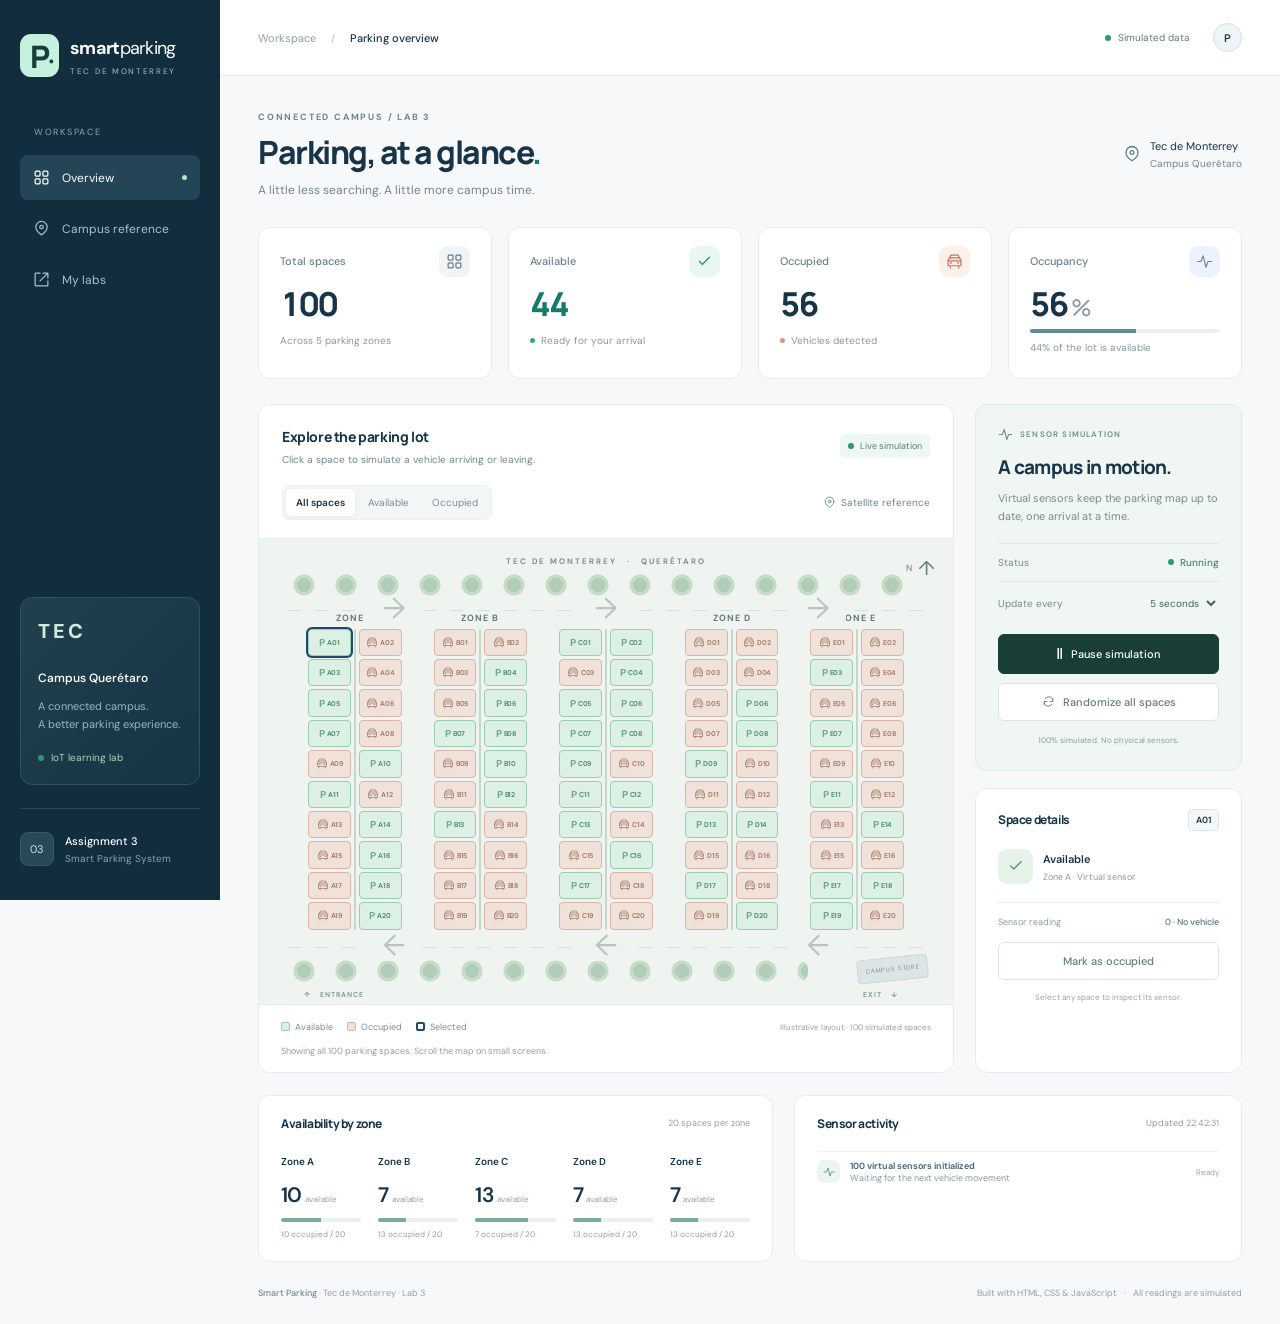
==== lab3/index.html @ 708b72c2 "Add Lab 3 Smart Parking simulation and personal-site link" ====
<!doctype html>
<html lang="en">
<head>
  <meta charset="utf-8">
  <meta name="viewport" content="width=device-width, initial-scale=1">
  <meta name="description" content="Lab 3: an interactive Smart Parking simulation inspired by Tec de Monterrey, Campus Querétaro.">
  <meta name="theme-color" content="#122d3e">
  <title>Smart Parking · Tec de Monterrey | Lab 3</title>
  <link rel="icon" href="assets/favicon.svg" type="image/svg+xml">
  <link rel="stylesheet" href="styles.css">
  <script src="app.js" defer></script>
</head>
<body>
  <svg class="icon-library" aria-hidden="true" xmlns="http://www.w3.org/2000/svg"><defs>
    <symbol id="i-grid" viewBox="0 0 24 24"><rect x="3" y="3" width="7" height="7" rx="1.5"/><rect x="14" y="3" width="7" height="7" rx="1.5"/><rect x="3" y="14" width="7" height="7" rx="1.5"/><rect x="14" y="14" width="7" height="7" rx="1.5"/></symbol>
    <symbol id="i-pin" viewBox="0 0 24 24"><path d="M20 10c0 6-8 11-8 11S4 16 4 10a8 8 0 1 1 16 0Z"/><circle cx="12" cy="10" r="2.5"/></symbol>
    <symbol id="i-car" viewBox="0 0 24 24"><path d="m5 7 2-4h10l2 4 2 3v8H3v-8l2-3Zm0 0h14M3 11h18M6 18v3m12-3v3M6 14h2m8 0h2"/></symbol>
    <symbol id="i-arrow" viewBox="0 0 24 24"><path d="M5 12h14m-6-6 6 6-6 6"/></symbol>
    <symbol id="i-refresh" viewBox="0 0 24 24"><path d="M20 7v5h-5M4 17v-5h5"/><path d="M5.6 7a8 8 0 0 1 13-1L20 9M4 15l1.4 3a8 8 0 0 0 13-1"/></symbol>
    <symbol id="i-check" viewBox="0 0 24 24"><path d="m5 12 4 4L19 6"/></symbol>
    <symbol id="i-activity" viewBox="0 0 24 24"><path d="M2 12h5l3-8 4 16 3-8h5"/></symbol>
    <symbol id="i-external" viewBox="0 0 24 24"><path d="M14 3h7v7m0-7L10 14M10 3H4a1 1 0 0 0-1 1v16a1 1 0 0 0 1 1h16a1 1 0 0 0 1-1v-6"/></symbol>
  </defs></svg>
  <a class="skip-link" href="#main">Skip to dashboard</a>
  <aside class="sidebar">
    <a class="brand" href="./" aria-label="Smart Parking home"><span class="brand-mark">P<span>·</span></span><span>smart<span class="brand-light">parking</span><small>TEC DE MONTERREY</small></span></a>
    <div class="sidebar-label">WORKSPACE</div>
    <nav aria-label="Main navigation">
      <a href="#main" class="nav-item active" aria-current="page"><svg><use href="#i-grid"/></svg> Overview <span class="nav-dot"></span></a>
      <button type="button" id="reference-nav" class="nav-item"><svg><use href="#i-pin"/></svg> Campus reference</button>
      <a href="../index.html#labs" class="nav-item"><svg><use href="#i-external"/></svg> My labs</a>
    </nav>
    <div class="campus-card"><span class="campus-symbol">TEC</span><strong>Campus Querétaro</strong><p>A connected campus.<br>A better parking experience.</p><span class="campus-tag"><span class="status-dot"></span> IoT learning lab</span></div>
    <div class="sidebar-bottom"><span class="lab-square">03</span><span><strong>Assignment 3</strong><small>Smart Parking System</small></span></div>
  </aside>
  <div class="workspace">
    <header class="topbar"><div><span class="breadcrumb">Workspace</span><span class="breadcrumb-separator">/</span><strong>Parking overview</strong></div><div class="topbar-right"><span class="simulation-badge"><span class="status-dot"></span> Simulated data</span><span class="avatar" aria-hidden="true">P</span></div></header>
    <main id="main">
      <section class="page-heading"><div><div class="eyebrow">CONNECTED CAMPUS / LAB 3</div><h1>Parking, at a glance<span>.</span></h1><p>A little less searching. A little more campus time.</p></div><div class="location-chip"><svg><use href="#i-pin"/></svg><span>Tec de Monterrey<small>Campus Querétaro</small></span></div></section>
      <section class="metrics" aria-label="Parking statistics">
        <article class="metric"><div class="metric-top"><span>Total spaces</span><span class="metric-icon neutral"><svg><use href="#i-grid"/></svg></span></div><div class="metric-value" id="total-count">100</div><div class="metric-note">Across 5 parking zones</div></article>
        <article class="metric"><div class="metric-top"><span>Available</span><span class="metric-icon mint"><svg><use href="#i-check"/></svg></span></div><div class="metric-value green" id="available-count">—</div><div class="metric-note"><span class="small-dot available-dot"></span> Ready for your arrival</div></article>
        <article class="metric"><div class="metric-top"><span>Occupied</span><span class="metric-icon peach"><svg><use href="#i-car"/></svg></span></div><div class="metric-value" id="occupied-count">—</div><div class="metric-note"><span class="small-dot occupied-dot"></span> Vehicles detected</div></article>
        <article class="metric occupancy-metric"><div class="metric-top"><span>Occupancy</span><span class="metric-icon blue"><svg><use href="#i-activity"/></svg></span></div><div class="metric-value"><span id="occupancy-count">—</span><span class="percent">%</span></div><div class="occupancy-track" role="progressbar" aria-label="Parking occupancy" aria-valuemin="0" aria-valuemax="100" aria-valuenow="0" id="occupancy-bar"><span id="occupancy-fill"></span></div><div class="metric-note" id="capacity-note">Calculating availability…</div></article>
      </section>
      <div class="content-grid">
        <section class="panel parking-panel" aria-labelledby="map-heading">
          <div class="panel-heading"><div><h2 id="map-heading">Explore the parking lot</h2><p>Click a space to simulate a vehicle arriving or leaving.</p></div><span class="live-badge" id="map-live"><span class="status-dot"></span> Live simulation</span></div>
          <div class="map-toolbar"><div class="segmented" aria-label="Space filter"><button type="button" class="selected" data-filter="all" aria-pressed="true">All spaces</button><button type="button" data-filter="available" aria-pressed="false">Available</button><button type="button" data-filter="occupied" aria-pressed="false">Occupied</button></div><button type="button" class="text-button" id="reference-button"><svg><use href="#i-pin"/></svg> Satellite reference</button></div>
          <div class="map-scroll" tabindex="0" role="region" aria-label="Interactive parking map; scroll horizontally on small screens">
            <div class="parking-map" id="parking-map">
              <div class="map-north">N <span>↑</span></div><div class="campus-boundary">TEC DE MONTERREY <span>·</span> QUERÉTARO</div>
              <div class="landscape landscape-top" aria-hidden="true"></div>
              <div class="road road-top" aria-hidden="true"><span>→</span><span>→</span><span>→</span></div>
              <div id="parking-zones" class="parking-zones"></div>
              <div class="road road-bottom" aria-hidden="true"><span>←</span><span>←</span><span>←</span></div>
              <div class="landscape landscape-bottom" aria-hidden="true"></div><span class="map-entrance">↑ &nbsp; ENTRANCE</span><span class="map-exit">EXIT &nbsp; ↓</span><span class="map-store">CAMPUS STORE</span>
            </div>
          </div>
          <div class="map-footer"><div class="legend"><span><i class="legend-available"></i> Available</span><span><i class="legend-occupied"></i> Occupied</span><span><i class="legend-selected"></i> Selected</span></div><span class="schematic-label">Illustrative layout · 100 simulated spaces</span></div>
          <p class="filter-result" id="filter-result" role="status">Showing all 100 parking spaces.</p>
        </section>
        <aside class="detail-column">
          <section class="panel simulation-panel" aria-labelledby="simulation-heading"><div class="section-eyebrow"><svg><use href="#i-activity"/></svg> SENSOR SIMULATION</div><h2 id="simulation-heading">A campus in motion.</h2><p>Virtual sensors keep the parking map up to date, one arrival at a time.</p><div class="simulation-line"><span>Status</span><strong id="simulation-status"><span class="status-dot"></span> Running</strong></div><label class="simulation-line" for="update-speed"><span>Update every</span><select id="update-speed"><option value="3000">3 seconds</option><option value="5000" selected>5 seconds</option><option value="10000">10 seconds</option></select></label><button type="button" class="primary-button" id="pause-button"><span id="pause-icon" aria-hidden="true">Ⅱ</span><span id="pause-label">Pause simulation</span></button><button type="button" class="secondary-button" id="randomize-button"><svg><use href="#i-refresh"/></svg> Randomize all spaces</button><p class="simulation-footnote">100% simulated. No physical sensors.</p></section>
          <section class="panel selected-panel" aria-labelledby="space-heading"><div class="selected-heading"><h2 id="space-heading">Space details</h2><span class="space-chip" id="selected-id">A01</span></div><div class="selected-state"><span class="space-large-icon" id="selected-icon"><svg><use href="#i-car"/></svg></span><div><strong id="selected-status">—</strong><small id="selected-zone">Zone A · Virtual sensor</small></div></div><div class="sensor-reading"><span>Sensor reading</span><strong id="selected-reading">—</strong></div><button type="button" id="toggle-space" class="secondary-button">Change status</button><p class="selected-hint">Select any space to inspect its sensor.</p></section>
        </aside>
      </div>
      <div class="bottom-grid">
        <section class="panel zones-panel" aria-labelledby="zones-heading"><div class="panel-heading compact"><h2 id="zones-heading">Availability by zone</h2><span>20 spaces per zone</span></div><div id="zone-summary" class="zone-summary"></div></section>
        <section class="panel activity-panel" aria-labelledby="activity-heading"><div class="panel-heading compact"><h2 id="activity-heading">Sensor activity</h2><span id="last-updated">Just updated</span></div><ol id="activity-list"></ol></section>
      </div>
      <footer class="page-footer"><span><strong>Smart Parking</strong> · Tec de Monterrey · Lab 3</span><span>Built with HTML, CSS &amp; JavaScript <span class="footer-dot">·</span> All readings are simulated</span></footer>
      <div class="sr-only" role="status" aria-live="polite" id="announcement"></div>
      <noscript><p class="noscript">Please enable JavaScript to use the parking simulation.</p></noscript>
    </main>
  </div>
  <dialog id="reference-dialog" aria-labelledby="reference-heading"><div class="dialog-heading"><div><div class="eyebrow">DESIGN REFERENCE</div><h2 id="reference-heading">A real campus. A virtual system.</h2></div><button type="button" id="close-reference" aria-label="Close satellite reference">×</button></div><p>The provided Tec de Monterrey parking image inspired the parallel parking bays and circulation lanes. The interactive map models 100 spaces; it is not a survey of the real lot.</p><img src="assets/tec-parking-reference.png" alt="Provided aerial reference of the Tec de Monterrey Querétaro parking lot with parallel parking bays outlined in red." width="1522" height="1256"><div class="reference-caption">Assignment reference image · All application readings and vehicle movements are simulated.</div></dialog>
</body>
</html>
---- lab3/styles.css ----
@import url('https://fonts.googleapis.com/css2?family=DM+Sans:wght@400;450;500;550;600;650;700&family=Manrope:wght@400;500;600;650;700;750;800&display=swap');

:root{--ink:#173448;--muted:#74858e;--teal:#127d68;--mint:#d9f1e7;--coral:#ba6656;--line:#e7edef;--paper:#f6f8f9;--navy:#122d3e;--font:'DM Sans',-apple-system,BlinkMacSystemFont,'Segoe UI',sans-serif}*{box-sizing:border-box}body{margin:0;background:var(--paper);color:var(--ink);font:14px var(--font);-webkit-font-smoothing:antialiased}button,select,a{-webkit-tap-highlight-color:transparent}button,select{font:inherit}button,a,select{touch-action:manipulation}button{cursor:pointer}button:focus-visible,a:focus-visible,select:focus-visible,[tabindex]:focus-visible{outline:3px solid #397fda;outline-offset:4px}svg{width:20px;height:20px;fill:none;stroke:currentColor;stroke-width:1.7;stroke-linecap:round;stroke-linejoin:round;flex-shrink:0}.icon-library{position:absolute;width:0;height:0;overflow:hidden}.skip-link{position:fixed;top:-60px;left:16px;background:#fff;padding:12px;z-index:100;color:var(--ink)}.skip-link:focus{top:12px}.sidebar{position:fixed;inset:0 auto 0 0;width:220px;background:var(--navy);color:#fff;padding:34px 20px;display:flex;flex-direction:column;z-index:10}.brand{color:#fff;text-decoration:none;display:flex;gap:11px;align-items:center;font-size:18px;font-weight:700;letter-spacing:-.7px}.brand-mark{display:grid;place-content:center;position:relative;width:39px;height:43px;flex-shrink:0;border-radius:11px;background:#c5f1df;color:#163e3b;font:800 31px 'Manrope',sans-serif}.brand-mark>span{position:absolute;right:5px;bottom:1px;font-size:24px}.brand-light{font-weight:400}.brand small{display:block;font-size:8px;letter-spacing:1.7px;font-weight:500;color:#94adb9;margin-top:6px}.sidebar-label{font-size:9px;letter-spacing:1.7px;color:#8da7b4;margin:49px 14px 17px}.nav-item{display:flex;align-items:center;gap:12px;position:relative;border:0;width:100%;padding:14px 13px;color:#adc0ca;background:transparent;border-radius:8px;text-decoration:none;font-size:12px;text-align:left;margin-bottom:6px}.nav-item svg{width:17px;height:17px}.nav-item:hover{background:#1c3b4b;color:#fff}.nav-item.active{background:#244555;color:#fff}.nav-dot{margin-left:auto;width:5px;height:5px;border-radius:50%;background:#b4e5ce}.campus-card{padding:20px 17px;margin-top:auto;border:1px solid #33505e;border-radius:12px;background:linear-gradient(135deg,#213f4d,#163443)}.campus-symbol{display:block;font-weight:800;font-size:20px;letter-spacing:3px;margin-bottom:24px;color:#d1eadf}.campus-card strong{font-size:12px;font-weight:550}.campus-card p{font-size:11px;line-height:1.7;color:#9db4c0}.campus-tag{display:flex;align-items:center;gap:7px;margin-top:17px;font-size:10px;color:#a3d9bf}.status-dot{display:inline-block;width:6px;height:6px;background:#2c9972;border-radius:50%;flex-shrink:0}.sidebar-bottom{border-top:1px solid #2a4757;margin-top:23px;padding-top:23px;display:flex;gap:11px;align-items:center}.lab-square{background:#294858;border:1px solid #3b5766;display:grid;place-content:center;width:34px;height:34px;font-size:11px;border-radius:8px;color:#cbe2e5}.sidebar-bottom strong{display:block;font-size:11px;font-weight:500}.sidebar-bottom small{display:block;font-size:10px;color:#87a2b0;margin-top:4px}.workspace{margin-left:220px}.topbar{height:76px;border-bottom:1px solid var(--line);padding:0 38px;display:flex;align-items:center;justify-content:space-between;background:#fff;font-size:11px}.topbar strong{font-weight:500}.breadcrumb{color:#91a0a8}.breadcrumb-separator{color:#bdc6cb;margin:0 15px}.topbar-right{display:flex;align-items:center;gap:23px}.simulation-badge{display:flex;align-items:center;gap:7px;font-size:10px;color:#627b75}.avatar{width:29px;height:29px;border:1px solid #d3e0e6;border-radius:50%;display:grid;place-content:center;background:#eff4f7;font-size:11px;font-weight:600}main{max-width:1600px;margin:auto;padding:35px 38px 0}.page-heading{display:flex;align-items:center;justify-content:space-between;margin-bottom:29px}.eyebrow{font-size:9px;letter-spacing:1.8px;font-weight:700;color:#6e858d}h1{font-family:'Manrope',var(--font);font-size:32px;letter-spacing:-1.5px;font-weight:750;margin:9px 0 8px;line-height:1.3}h1>span{color:var(--teal)}.page-heading p{margin:0;color:var(--muted);font-size:12px}.location-chip{display:flex;gap:9px;font-size:11px;align-items:center}.location-chip svg{color:#5b7e84;width:18px}.location-chip small{display:block;color:var(--muted);font-size:10px;margin-top:4px}.metrics{display:grid;grid-template-columns:repeat(4,1fr);gap:16px;margin-bottom:25px}.metric{border:1px solid var(--line);background:#fff;border-radius:12px;padding:18px 21px;min-height:152px;position:relative}.metric-top{display:flex;align-items:center;justify-content:space-between;font-size:11px;color:#6c808c;font-weight:500}.metric-icon{display:grid;place-content:center;width:31px;height:31px;border-radius:9px}.metric-icon svg{width:17px;height:17px}.neutral{background:#f0f4f6;color:#637c88}.mint{background:#e8f7f0;color:#208564}.peach{background:#fcf0eb;color:#be7763}.blue{background:#edf3fc;color:#688ab3}.metric-value{font-family:'Manrope',var(--font);font-weight:750;font-size:33px;letter-spacing:-1.2px;line-height:1.4;margin:4px 0 7px;font-variant-numeric:tabular-nums}.green{color:var(--teal)}.metric-note{color:#89979e;font-size:10px;display:flex;align-items:center;gap:6px}.small-dot{display:inline-block;width:5px;height:5px;border-radius:50%}.available-dot{background:#39a47e}.occupied-dot{background:#d69782}.percent{font-size:23px;font-weight:500;margin-left:2px;color:#8a9aa4}.occupancy-track{height:4px;border-radius:4px;background:#edf1f4;margin-bottom:8px;overflow:hidden}.occupancy-track span{display:block;background:#608c9a;height:100%;width:0;transition:width .3s}.occupancy-metric .metric-value{margin-bottom:2px}.content-grid{display:grid;grid-template-columns:minmax(0,1fr) 267px;gap:21px}.panel{background:#fff;border:1px solid var(--line);border-radius:12px;overflow:hidden}.panel-heading{display:flex;justify-content:space-between;align-items:center;padding:22px 23px 19px;gap:12px}h2{font-family:'Manrope',var(--font);font-size:14px;letter-spacing:-.4px;margin:0;font-weight:750}.panel-heading p{font-size:10px;color:var(--muted);margin:7px 0 0}.live-badge{background:#eef7f2;display:flex;align-items:center;gap:6px;padding:6px 8px;border-radius:5px;font-size:9px;color:#50866c;white-space:nowrap}.map-toolbar{display:flex;align-items:center;justify-content:space-between;padding:0 23px 18px;gap:10px}.segmented{display:flex;gap:3px;background:#f3f6f7;border:1px solid #edf0f2;border-radius:7px;padding:3px}.segmented button{border:0;background:transparent;border-radius:5px;padding:7px 10px;color:#7a8c96;font-size:10px;white-space:nowrap}.segmented button.selected{background:#fff;color:var(--ink);box-shadow:0 1px 4px #203e5010;font-weight:600}.text-button{display:flex;gap:5px;align-items:center;border:0;background:transparent;font-size:10px;color:#6d858e;padding:7px 0;white-space:nowrap}.text-button svg{width:13px;height:13px}.text-button:hover{color:var(--teal)}.map-scroll{overflow-x:auto;background:#f1f5f3;border-top:1px solid #e8efeb;border-bottom:1px solid #e8efeb;scrollbar-width:thin}.parking-map{position:relative;min-width:640px;width:100%;height:465px;background:#f0f4f1;overflow:hidden;padding:90px 49px 74px}.campus-boundary{position:absolute;top:17px;left:0;right:0;text-align:center;font-size:8px;font-weight:600;letter-spacing:2px;color:#6f8c7c}.campus-boundary span{padding:0 6px}.map-north{position:absolute;top:16px;right:18px;font-size:9px;display:flex;gap:6px;align-items:center;color:#678174}.map-north span{font-size:20px}.landscape{position:absolute;left:34px;right:34px;height:22px;background:radial-gradient(circle at 11px 11px,#a4c7ae 0 7px,#bfd7c1 7px 10px,transparent 11px) 0 0/42px 22px repeat-x;border-radius:9px;opacity:.85}.landscape-top{top:35px}.landscape-bottom{bottom:22px;right:145px}.road{position:absolute;left:29px;right:29px;display:flex;justify-content:space-around;color:#b6c5c4;font-size:29px;font-weight:400;height:28px}.road-top{top:57px}.road-bottom{bottom:43px}.road:after{content:'';height:1px;position:absolute;top:50%;left:0;right:0;background:repeating-linear-gradient(90deg,#d5dfdb 0 13px,transparent 13px 27px);z-index:0}.road span{background:#f0f4f1;z-index:1;line-height:25px;padding:0 17px}.parking-zones{height:100%;display:grid;grid-template-columns:repeat(5,1fr);gap:32px;position:relative}.parking-zone{position:relative;min-width:0}.zone-name{position:absolute;top:-5px;left:0;right:0;transform:translateY(-100%);font-size:9px;text-align:center;font-weight:650;letter-spacing:1px;color:#60756f}.zone-spaces{display:grid;grid-template-columns:1fr 1fr;grid-template-rows:repeat(10,1fr);gap:3px 8px;height:100%;position:relative}.zone-spaces:before{content:'';position:absolute;top:0;bottom:0;left:calc(50% - 1px);width:2px;border-radius:3px;background:#c6d7cb}.space{display:flex;align-items:center;justify-content:center;gap:2px;position:relative;padding:0 3px;border:1px solid #9acbb5;border-radius:4px;background:#dcf0e4;min-width:0;color:#43866c;transition:background .18s,opacity .18s,box-shadow .18s}.space[data-occupied="true"]{background:#f0e1d9;border-color:#d9b6a5;color:#9b7566}.space-label{font-size:7px;font-weight:600;letter-spacing:-.2px;white-space:nowrap}.space svg{width:12px;height:17px;stroke-width:1.4}.space .parking-p{font-size:10px;font-weight:700;opacity:.7}.space:hover{box-shadow:0 0 0 2px #69988b;z-index:2;filter:brightness(.98)}.space.is-selected{box-shadow:0 0 0 2px #214a69;z-index:2}.space.is-filtered{opacity:.2}.space:focus-visible{outline-offset:1px;z-index:3}.space.sensor-change{animation:sensor-pulse 1s ease-out}.map-entrance,.map-exit{position:absolute;bottom:5px;font-size:7px;letter-spacing:1px;color:#789184;font-weight:600}.map-entrance{left:45px}.map-exit{right:55px}.map-store{position:absolute;right:25px;bottom:23px;background:#dce5e5;border:1px solid #c9d7d8;padding:7px 8px;border-radius:4px;color:#7a8c91;font-size:6px;letter-spacing:.7px;transform:rotate(-6deg)}.map-footer{padding:16px 22px 7px;display:flex;align-items:center;justify-content:space-between;gap:10px}.legend{display:flex;gap:14px}.legend span{display:flex;align-items:center;gap:5px;font-size:9px;color:#7b8d95}.legend i{width:9px;height:9px;border-radius:2px;display:inline-block;border:1px solid}.legend-available{background:#dcf0e4;border-color:#9acbb5!important}.legend-occupied{background:#f0e1d9;border-color:#d9b6a5!important}.legend-selected{background:#fff;border-color:#214a69!important;border-width:2px!important}.schematic-label{font-size:8px;color:#92a1a8}.filter-result{font-size:9px;margin:5px 22px 15px;color:#90a0a7}.detail-column{display:flex;flex-direction:column;gap:17px}.simulation-panel{padding:22px;background:#f0f6f4;border-color:#dfeae5}.section-eyebrow{display:flex;gap:7px;align-items:center;color:#6b9286;font-size:8px;font-weight:600;letter-spacing:1.2px}.section-eyebrow svg{width:15px;height:15px}.simulation-panel h2{font-size:19px;letter-spacing:-.7px;margin:12px 0 9px}.simulation-panel>p{font-size:11px;line-height:1.7;color:#7a8d86;margin:0 0 17px}.simulation-line{display:flex;align-items:center;justify-content:space-between;font-size:10px;padding:12px 0;border-top:1px solid #dfe9e4;color:#7b8b85}.simulation-line strong{font-size:10px;display:flex;gap:6px;align-items:center;font-weight:500;color:#458365}select{font-size:10px;color:#476358;border:0;background:transparent;cursor:pointer;padding:2px 0}.primary-button,.secondary-button{display:flex;gap:8px;align-items:center;justify-content:center;width:100%;padding:11px 8px;border-radius:6px;font-size:11px;font-weight:500}.primary-button{background:#183e36;color:#fff;border:1px solid #183e36;margin-top:9px}.primary-button:hover{background:#28594d}.primary-button>span:first-child{font-size:15px;line-height:16px}.secondary-button{background:#fff;color:#667d78;border:1px solid #dce5e2;margin-top:9px}.secondary-button:hover{background:#f7faf8;border-color:#9dbbae}.secondary-button svg{width:13px;height:13px}.simulation-panel .simulation-footnote{text-align:center;font-size:8px;margin:13px 0 0;color:#8ba096}.selected-panel{padding:20px 22px;flex:1}.selected-heading{display:flex;align-items:center;justify-content:space-between}.selected-heading h2{font-size:12px}.space-chip{font-size:9px;font-weight:600;padding:4px 7px;border:1px solid #dce6ea;border-radius:5px;background:#f4f7f9}.selected-state{display:flex;align-items:center;gap:10px;margin:18px 0}.space-large-icon{width:35px;height:35px;background:#e6f3eb;color:#5c9574;border-radius:9px;display:grid;place-content:center}.space-large-icon.occupied{background:#f6ebe5;color:#ad7c69}.space-large-icon svg{width:18px;height:18px}.selected-state strong{font-size:11px;font-weight:600}.selected-state small{display:block;font-size:9px;color:#8b9ba3;margin-top:4px}.sensor-reading{display:flex;justify-content:space-between;align-items:center;font-size:9px;color:#8b9ba3;border-top:1px solid var(--line);padding:13px 0 5px}.sensor-reading strong{font-weight:500;color:#5f7582}.selected-hint{text-align:center;font-size:8px;color:#95a4ac;margin:12px 0 0}.bottom-grid{display:grid;grid-template-columns:minmax(0,1.15fr) minmax(0,1fr);gap:21px;margin-top:22px}.panel-heading.compact{padding:19px 22px}.compact h2{font-size:12px}.compact>span{font-size:9px;color:#90a0a8}.zone-summary{display:grid;grid-template-columns:repeat(5,1fr);gap:17px;padding:0 22px 22px}.zone-stat strong{font-size:10px;font-weight:600}.zone-stat .zone-values{display:flex;align-items:baseline;gap:3px;margin:12px 0 9px}.zone-values b{font-size:21px;font-weight:600;letter-spacing:-.6px}.zone-values span{font-size:8px;color:#92a1a7}.zone-bar{height:4px;background:#eaf0ed;border-radius:4px;overflow:hidden}.zone-bar span{display:block;height:100%;background:#76ae98;transition:width .3s}.zone-stat small{display:block;margin-top:7px;font-size:8px;color:#90a0a0}.activity-panel ol{list-style:none;padding:0 22px 13px;margin:0}.activity-panel li{display:flex;align-items:center;gap:10px;padding:8px 0;border-top:1px solid #eff2f3;font-size:10px}.event-dot{display:grid;place-content:center;background:#eef5f1;color:#5b927c;width:23px;height:23px;border-radius:7px;flex-shrink:0}.event-dot svg{width:12px;height:12px}.event-dot.arrival{background:#fbf0eb;color:#b6836e}.event-description{color:#8b9aa1;font-size:9px}.event-description strong{font-weight:600;color:#45616f}.event-time{margin-left:auto;font-size:8px;color:#99a7ad;font-variant-numeric:tabular-nums;white-space:nowrap}.page-footer{display:flex;justify-content:space-between;gap:10px;padding:25px 0;font-size:9px;color:#92a1a9}.page-footer strong{font-weight:500;color:#718994}.footer-dot{padding:0 5px}.sr-only{position:absolute;width:1px;height:1px;padding:0;margin:-1px;overflow:hidden;clip:rect(0,0,0,0);white-space:nowrap;border:0}dialog{width:min(800px,calc(100vw - 30px));border:1px solid #d8e4e6;border-radius:15px;padding:26px;max-height:90vh;color:var(--ink);box-shadow:0 20px 80px #102c3d40}dialog::backdrop{background:#102b3d99;backdrop-filter:blur(4px)}.dialog-heading{display:flex;justify-content:space-between;align-items:center;gap:15px}.dialog-heading h2{font-size:21px;margin-top:7px}.dialog-heading button{border:1px solid #dfe7ea;background:#f6f8f9;width:32px;height:32px;border-radius:50%;color:#657c88;font-size:22px;flex-shrink:0}dialog p{font-size:12px;line-height:1.7;color:#768c95}dialog img{display:block;width:100%;height:auto;max-height:58vh;object-fit:contain;border-radius:8px;background:#eef3f2}.reference-caption{font-size:10px;color:#82969e;line-height:1.6;margin-top:14px}.noscript{padding:18px;background:#fff0e4}.paused .status-dot{background:#b99d62}.paused.live-badge{background:#faf4e9;color:#9d8248}@keyframes sensor-pulse{0%{box-shadow:0 0 0 4px #5a9c8b88}100%{box-shadow:0 0 0 0 transparent}}@media(min-width:1600px){main{padding-top:45px}.parking-map{height:510px}.metrics{margin-bottom:29px}.metric{padding:23px}.space-label{font-size:9px}.space svg{width:16px}.space .parking-p{font-size:12px}.space{gap:5px}.simulation-panel{padding:25px}.simulation-line{padding:15px 0}.panel-heading{padding-top:25px;padding-bottom:23px}.map-toolbar{padding-bottom:21px}}@media(max-width:1200px){.sidebar{width:190px;padding:30px 16px}.brand{font-size:15px;gap:8px}.brand-mark{width:33px;height:39px;font-size:28px}.brand small{font-size:7px;letter-spacing:1.3px}.workspace{margin-left:190px}main{padding:28px 24px 0}.topbar{padding:0 24px}.content-grid{grid-template-columns:minmax(0,1fr) 240px;gap:16px}.metric{padding:16px}.metrics{gap:12px}.map-toolbar{padding-left:16px;padding-right:16px}.panel-heading{padding-left:16px;padding-right:16px}.map-toolbar{flex-wrap:wrap}.live-badge{font-size:8px}.panel-heading p{line-height:1.5}.schematic-label{display:none}.bottom-grid{gap:16px}.zone-summary{gap:12px;padding-left:16px;padding-right:16px}.selected-panel,.simulation-panel{padding:18px}.campus-card{padding:16px 12px}.location-chip{font-size:10px}h1{font-size:29px}}
@media(max-width:1000px){.sidebar{width:76px;align-items:center;padding:24px 10px}.brand>span:last-child,.sidebar-label,.campus-card,.sidebar-bottom{display:none}.brand{margin-bottom:35px}.sidebar nav{width:100%}.nav-item{font-size:0;gap:0;justify-content:center;padding:16px 0}.nav-item svg{width:20px;height:20px}.nav-dot{display:none}.workspace{margin-left:76px}.content-grid{grid-template-columns:minmax(0,1fr) 230px}.map-scroll{width:100%}.metric-note{font-size:9px}.metric{padding:14px}.metric-top{font-size:10px}.metric-icon{width:25px;height:25px}.metric-value{font-size:29px}.location-chip{display:none}.bottom-grid{grid-template-columns:1fr}.zone-summary{gap:25px;padding-bottom:23px}.activity-panel li{padding:9px 0}.page-footer{flex-wrap:wrap}}
@media(max-width:760px){.sidebar{position:static;width:100%;height:66px;padding:0 18px;flex-direction:row;justify-content:space-between}.brand{margin:0}.brand>span:last-child{display:block;font-size:16px}.brand small{font-size:6px}.brand-mark{height:34px;width:30px;font-size:25px}.sidebar nav{display:flex;width:auto;gap:5px}.nav-item{margin:0;width:36px;height:36px;padding:9px}.nav-item svg{width:16px;height:16px}.workspace{margin:0}.topbar{height:53px;padding:0 20px;font-size:10px}.topbar-right{gap:12px}.avatar{display:none}.breadcrumb-separator{margin:0 9px}.simulation-badge{font-size:9px}main{padding:26px 18px 0}.page-heading{margin-bottom:23px}h1{font-size:29px;letter-spacing:-1.3px}.eyebrow{font-size:8px;letter-spacing:1.5px}.page-heading p{font-size:11px}.metrics{grid-template-columns:repeat(2,1fr);gap:10px;margin-bottom:18px}.metric{min-height:141px;padding:14px 16px}.metric-top{font-size:11px}.metric-value{font-size:31px;margin-top:6px}.metric-note{font-size:9px}.content-grid{grid-template-columns:1fr;gap:18px}.panel-heading{padding:18px 16px 16px}.panel-heading p{font-size:9px}.panel-heading h2{font-size:13px}.map-toolbar{padding-bottom:14px}.text-button{font-size:9px}.segmented button{padding:7px 8px;font-size:9px}.parking-map{height:465px;min-width:680px;padding-left:45px;padding-right:45px}.space-label{font-size:8px}.detail-column{display:grid;grid-template-columns:1fr 1fr;gap:12px}.simulation-panel h2{font-size:17px}.simulation-panel>p{font-size:10px}.section-eyebrow{font-size:7px;letter-spacing:.7px}.selected-panel,.simulation-panel{padding:17px 14px}.selected-state{margin:25px 0}.selected-state{gap:7px}.selected-state small{font-size:8px}.primary-button,.secondary-button{font-size:10px;padding:11px 6px}.selected-hint{line-height:1.6}.bottom-grid{margin-top:18px;gap:18px}.page-footer{font-size:8px;line-height:1.6;padding:20px 0}.zone-summary{gap:14px}.zone-values b{font-size:20px}.compact>span{font-size:8px}.zone-values{flex-wrap:wrap}.map-footer{padding:14px 16px 7px}.legend{gap:20px}.filter-result{margin-left:16px;margin-bottom:14px}.panel-heading.compact{padding:17px 16px}.activity-panel ol{padding:0 16px 12px}.live-badge{font-size:7px;padding:6px;gap:4px}.live-badge .status-dot{width:4px;height:4px}.dialog-heading h2{font-size:18px}dialog{padding:19px}}
@media(prefers-reduced-motion:reduce){*,*:before,*:after{animation:none!important;transition:none!important;scroll-behavior:auto!important}}
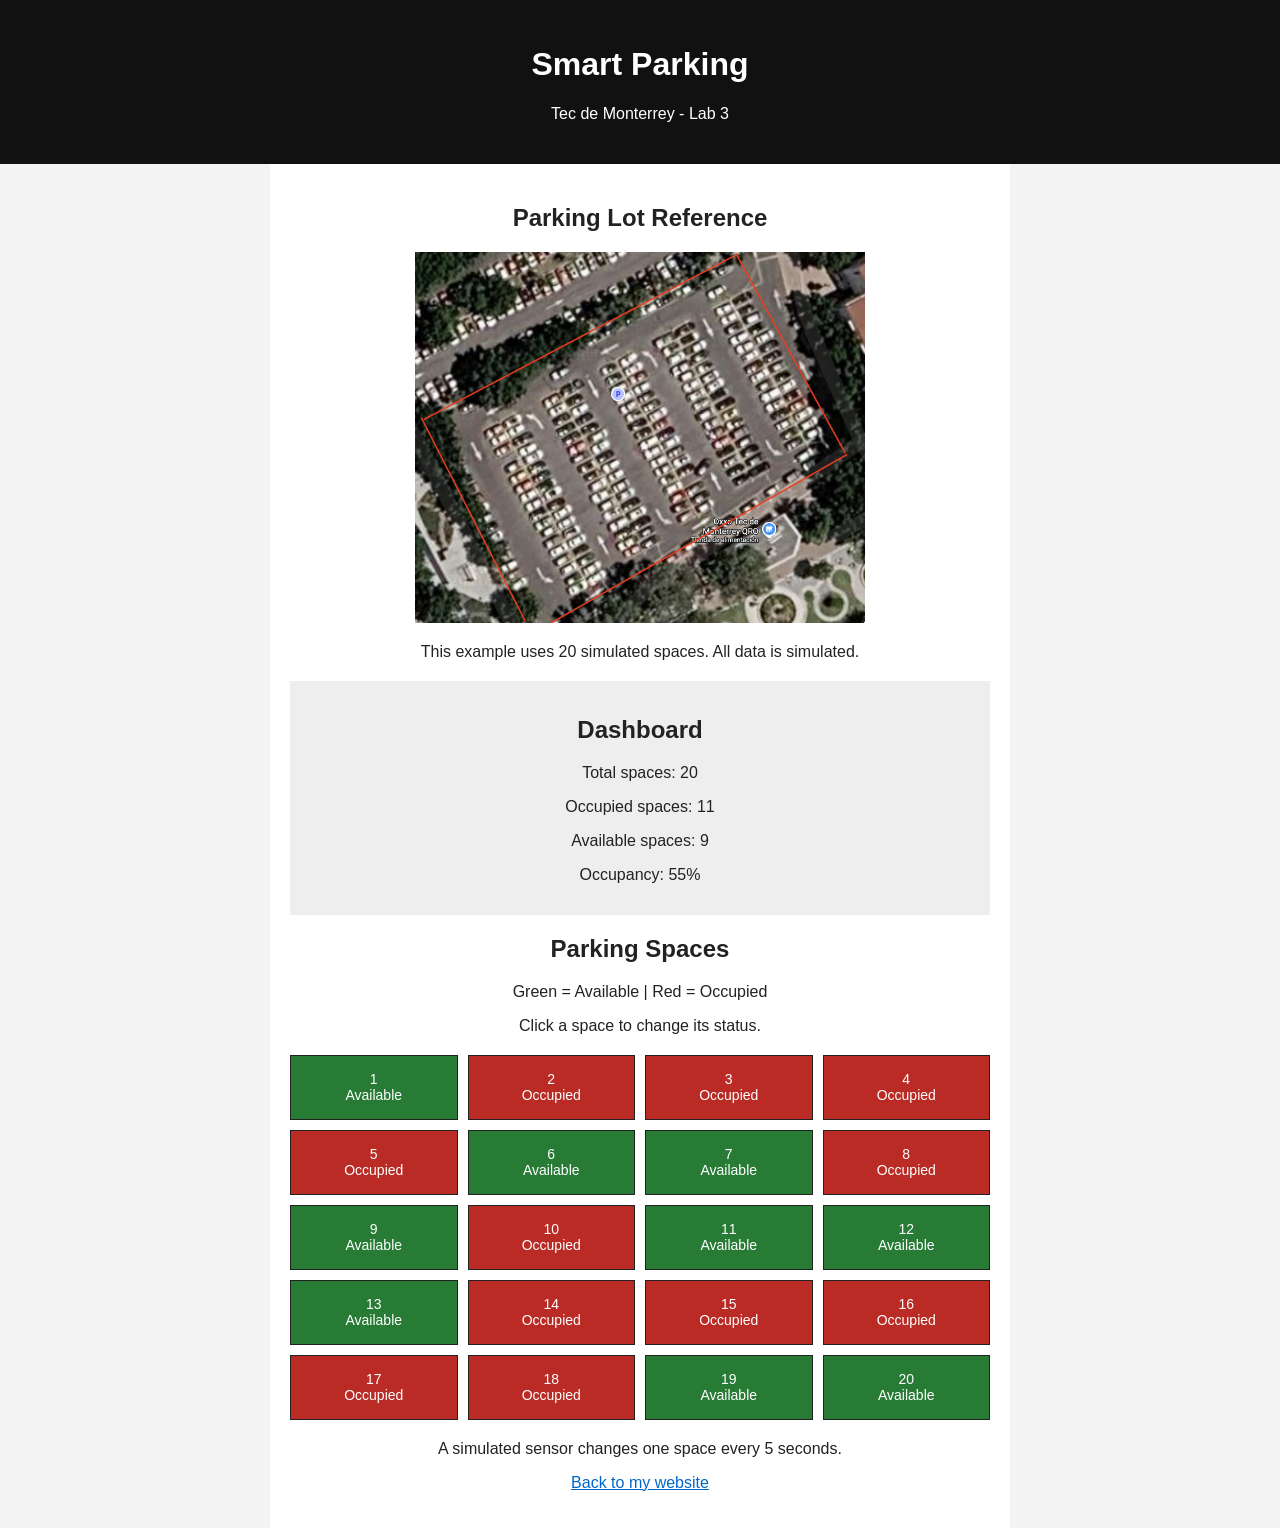
==== commit f46aee72: "Simplify Lab 3 to beginner-friendly single-page parking demo" ====
--- a/lab3/index.html
+++ b/lab3/index.html
@@ -1,79 +1,158 @@
-<!doctype html>
+<!DOCTYPE html>
 <html lang="en">
+
 <head>
-  <meta charset="utf-8">
-  <meta name="viewport" content="width=device-width, initial-scale=1">
-  <meta name="description" content="Lab 3: an interactive Smart Parking simulation inspired by Tec de Monterrey, Campus Querétaro.">
-  <meta name="theme-color" content="#122d3e">
-  <title>Smart Parking · Tec de Monterrey | Lab 3</title>
-  <link rel="icon" href="assets/favicon.svg" type="image/svg+xml">
-  <link rel="stylesheet" href="styles.css">
-  <script src="app.js" defer></script>
+    <title>Lab 3 - Smart Parking</title>
+    <meta charset="UTF-8">
+    <meta name="viewport" content="width=device-width, initial-scale=1.0">
+
+    <style>
+        body {
+            margin: 0;
+            font-family: Arial, sans-serif;
+            background-color: #f4f4f4;
+            color: #222222;
+            text-align: center;
+        }
+
+        header {
+            background-color: #111111;
+            color: white;
+            padding: 25px;
+        }
+
+        main {
+            max-width: 700px;
+            margin: auto;
+            padding: 20px;
+            background-color: white;
+        }
+
+        img {
+            width: 450px;
+            max-width: 100%;
+            height: auto;
+        }
+
+        #dashboard {
+            background-color: #eeeeee;
+            padding: 15px;
+            margin: 20px 0;
+        }
+
+        #parking {
+            display: grid;
+            grid-template-columns: repeat(4, 1fr);
+            gap: 10px;
+            margin: 20px 0;
+        }
+
+        button {
+            min-height: 65px;
+            border: 1px solid #222222;
+            color: white;
+            font-size: 14px;
+            white-space: pre-line;
+            cursor: pointer;
+        }
+
+        .available {
+            background-color: #277b35;
+        }
+
+        .occupied {
+            background-color: #b92b24;
+        }
+
+        a {
+            color: #0066cc;
+        }
+    </style>
 </head>
+
 <body>
-  <svg class="icon-library" aria-hidden="true" xmlns="http://www.w3.org/2000/svg"><defs>
-    <symbol id="i-grid" viewBox="0 0 24 24"><rect x="3" y="3" width="7" height="7" rx="1.5"/><rect x="14" y="3" width="7" height="7" rx="1.5"/><rect x="3" y="14" width="7" height="7" rx="1.5"/><rect x="14" y="14" width="7" height="7" rx="1.5"/></symbol>
-    <symbol id="i-pin" viewBox="0 0 24 24"><path d="M20 10c0 6-8 11-8 11S4 16 4 10a8 8 0 1 1 16 0Z"/><circle cx="12" cy="10" r="2.5"/></symbol>
-    <symbol id="i-car" viewBox="0 0 24 24"><path d="m5 7 2-4h10l2 4 2 3v8H3v-8l2-3Zm0 0h14M3 11h18M6 18v3m12-3v3M6 14h2m8 0h2"/></symbol>
-    <symbol id="i-arrow" viewBox="0 0 24 24"><path d="M5 12h14m-6-6 6 6-6 6"/></symbol>
-    <symbol id="i-refresh" viewBox="0 0 24 24"><path d="M20 7v5h-5M4 17v-5h5"/><path d="M5.6 7a8 8 0 0 1 13-1L20 9M4 15l1.4 3a8 8 0 0 0 13-1"/></symbol>
-    <symbol id="i-check" viewBox="0 0 24 24"><path d="m5 12 4 4L19 6"/></symbol>
-    <symbol id="i-activity" viewBox="0 0 24 24"><path d="M2 12h5l3-8 4 16 3-8h5"/></symbol>
-    <symbol id="i-external" viewBox="0 0 24 24"><path d="M14 3h7v7m0-7L10 14M10 3H4a1 1 0 0 0-1 1v16a1 1 0 0 0 1 1h16a1 1 0 0 0 1-1v-6"/></symbol>
-  </defs></svg>
-  <a class="skip-link" href="#main">Skip to dashboard</a>
-  <aside class="sidebar">
-    <a class="brand" href="./" aria-label="Smart Parking home"><span class="brand-mark">P<span>·</span></span><span>smart<span class="brand-light">parking</span><small>TEC DE MONTERREY</small></span></a>
-    <div class="sidebar-label">WORKSPACE</div>
-    <nav aria-label="Main navigation">
-      <a href="#main" class="nav-item active" aria-current="page"><svg><use href="#i-grid"/></svg> Overview <span class="nav-dot"></span></a>
-      <button type="button" id="reference-nav" class="nav-item"><svg><use href="#i-pin"/></svg> Campus reference</button>
-      <a href="../index.html#labs" class="nav-item"><svg><use href="#i-external"/></svg> My labs</a>
-    </nav>
-    <div class="campus-card"><span class="campus-symbol">TEC</span><strong>Campus Querétaro</strong><p>A connected campus.<br>A better parking experience.</p><span class="campus-tag"><span class="status-dot"></span> IoT learning lab</span></div>
-    <div class="sidebar-bottom"><span class="lab-square">03</span><span><strong>Assignment 3</strong><small>Smart Parking System</small></span></div>
-  </aside>
-  <div class="workspace">
-    <header class="topbar"><div><span class="breadcrumb">Workspace</span><span class="breadcrumb-separator">/</span><strong>Parking overview</strong></div><div class="topbar-right"><span class="simulation-badge"><span class="status-dot"></span> Simulated data</span><span class="avatar" aria-hidden="true">P</span></div></header>
-    <main id="main">
-      <section class="page-heading"><div><div class="eyebrow">CONNECTED CAMPUS / LAB 3</div><h1>Parking, at a glance<span>.</span></h1><p>A little less searching. A little more campus time.</p></div><div class="location-chip"><svg><use href="#i-pin"/></svg><span>Tec de Monterrey<small>Campus Querétaro</small></span></div></section>
-      <section class="metrics" aria-label="Parking statistics">
-        <article class="metric"><div class="metric-top"><span>Total spaces</span><span class="metric-icon neutral"><svg><use href="#i-grid"/></svg></span></div><div class="metric-value" id="total-count">100</div><div class="metric-note">Across 5 parking zones</div></article>
-        <article class="metric"><div class="metric-top"><span>Available</span><span class="metric-icon mint"><svg><use href="#i-check"/></svg></span></div><div class="metric-value green" id="available-count">—</div><div class="metric-note"><span class="small-dot available-dot"></span> Ready for your arrival</div></article>
-        <article class="metric"><div class="metric-top"><span>Occupied</span><span class="metric-icon peach"><svg><use href="#i-car"/></svg></span></div><div class="metric-value" id="occupied-count">—</div><div class="metric-note"><span class="small-dot occupied-dot"></span> Vehicles detected</div></article>
-        <article class="metric occupancy-metric"><div class="metric-top"><span>Occupancy</span><span class="metric-icon blue"><svg><use href="#i-activity"/></svg></span></div><div class="metric-value"><span id="occupancy-count">—</span><span class="percent">%</span></div><div class="occupancy-track" role="progressbar" aria-label="Parking occupancy" aria-valuemin="0" aria-valuemax="100" aria-valuenow="0" id="occupancy-bar"><span id="occupancy-fill"></span></div><div class="metric-note" id="capacity-note">Calculating availability…</div></article>
-      </section>
-      <div class="content-grid">
-        <section class="panel parking-panel" aria-labelledby="map-heading">
-          <div class="panel-heading"><div><h2 id="map-heading">Explore the parking lot</h2><p>Click a space to simulate a vehicle arriving or leaving.</p></div><span class="live-badge" id="map-live"><span class="status-dot"></span> Live simulation</span></div>
-          <div class="map-toolbar"><div class="segmented" aria-label="Space filter"><button type="button" class="selected" data-filter="all" aria-pressed="true">All spaces</button><button type="button" data-filter="available" aria-pressed="false">Available</button><button type="button" data-filter="occupied" aria-pressed="false">Occupied</button></div><button type="button" class="text-button" id="reference-button"><svg><use href="#i-pin"/></svg> Satellite reference</button></div>
-          <div class="map-scroll" tabindex="0" role="region" aria-label="Interactive parking map; scroll horizontally on small screens">
-            <div class="parking-map" id="parking-map">
-              <div class="map-north">N <span>↑</span></div><div class="campus-boundary">TEC DE MONTERREY <span>·</span> QUERÉTARO</div>
-              <div class="landscape landscape-top" aria-hidden="true"></div>
-              <div class="road road-top" aria-hidden="true"><span>→</span><span>→</span><span>→</span></div>
-              <div id="parking-zones" class="parking-zones"></div>
-              <div class="road road-bottom" aria-hidden="true"><span>←</span><span>←</span><span>←</span></div>
-              <div class="landscape landscape-bottom" aria-hidden="true"></div><span class="map-entrance">↑ &nbsp; ENTRANCE</span><span class="map-exit">EXIT &nbsp; ↓</span><span class="map-store">CAMPUS STORE</span>
-            </div>
-          </div>
-          <div class="map-footer"><div class="legend"><span><i class="legend-available"></i> Available</span><span><i class="legend-occupied"></i> Occupied</span><span><i class="legend-selected"></i> Selected</span></div><span class="schematic-label">Illustrative layout · 100 simulated spaces</span></div>
-          <p class="filter-result" id="filter-result" role="status">Showing all 100 parking spaces.</p>
-        </section>
-        <aside class="detail-column">
-          <section class="panel simulation-panel" aria-labelledby="simulation-heading"><div class="section-eyebrow"><svg><use href="#i-activity"/></svg> SENSOR SIMULATION</div><h2 id="simulation-heading">A campus in motion.</h2><p>Virtual sensors keep the parking map up to date, one arrival at a time.</p><div class="simulation-line"><span>Status</span><strong id="simulation-status"><span class="status-dot"></span> Running</strong></div><label class="simulation-line" for="update-speed"><span>Update every</span><select id="update-speed"><option value="3000">3 seconds</option><option value="5000" selected>5 seconds</option><option value="10000">10 seconds</option></select></label><button type="button" class="primary-button" id="pause-button"><span id="pause-icon" aria-hidden="true">Ⅱ</span><span id="pause-label">Pause simulation</span></button><button type="button" class="secondary-button" id="randomize-button"><svg><use href="#i-refresh"/></svg> Randomize all spaces</button><p class="simulation-footnote">100% simulated. No physical sensors.</p></section>
-          <section class="panel selected-panel" aria-labelledby="space-heading"><div class="selected-heading"><h2 id="space-heading">Space details</h2><span class="space-chip" id="selected-id">A01</span></div><div class="selected-state"><span class="space-large-icon" id="selected-icon"><svg><use href="#i-car"/></svg></span><div><strong id="selected-status">—</strong><small id="selected-zone">Zone A · Virtual sensor</small></div></div><div class="sensor-reading"><span>Sensor reading</span><strong id="selected-reading">—</strong></div><button type="button" id="toggle-space" class="secondary-button">Change status</button><p class="selected-hint">Select any space to inspect its sensor.</p></section>
-        </aside>
-      </div>
-      <div class="bottom-grid">
-        <section class="panel zones-panel" aria-labelledby="zones-heading"><div class="panel-heading compact"><h2 id="zones-heading">Availability by zone</h2><span>20 spaces per zone</span></div><div id="zone-summary" class="zone-summary"></div></section>
-        <section class="panel activity-panel" aria-labelledby="activity-heading"><div class="panel-heading compact"><h2 id="activity-heading">Sensor activity</h2><span id="last-updated">Just updated</span></div><ol id="activity-list"></ol></section>
-      </div>
-      <footer class="page-footer"><span><strong>Smart Parking</strong> · Tec de Monterrey · Lab 3</span><span>Built with HTML, CSS &amp; JavaScript <span class="footer-dot">·</span> All readings are simulated</span></footer>
-      <div class="sr-only" role="status" aria-live="polite" id="announcement"></div>
-      <noscript><p class="noscript">Please enable JavaScript to use the parking simulation.</p></noscript>
+    <header>
+        <h1>Smart Parking</h1>
+        <p>Tec de Monterrey - Lab 3</p>
+    </header>
+
+    <main>
+        <h2>Parking Lot Reference</h2>
+        <img src="assets/tec-parking-reference.png" alt="Tec de Monterrey parking lot">
+        <p>This example uses 20 simulated spaces. All data is simulated.</p>
+
+        <div id="dashboard">
+            <h2>Dashboard</h2>
+            <p>Total spaces: <span id="total">20</span></p>
+            <p>Occupied spaces: <span id="occupied">0</span></p>
+            <p>Available spaces: <span id="available">0</span></p>
+            <p>Occupancy: <span id="percentage">0</span>%</p>
+        </div>
+
+        <h2>Parking Spaces</h2>
+        <p>Green = Available | Red = Occupied</p>
+        <p>Click a space to change its status.</p>
+        <div id="parking"></div>
+        <p>A simulated sensor changes one space every 5 seconds.</p>
+        <p><a href="../index.html#labs">Back to my website</a></p>
+        <noscript><p>Enable JavaScript to use the parking simulation.</p></noscript>
     </main>
-  </div>
-  <dialog id="reference-dialog" aria-labelledby="reference-heading"><div class="dialog-heading"><div><div class="eyebrow">DESIGN REFERENCE</div><h2 id="reference-heading">A real campus. A virtual system.</h2></div><button type="button" id="close-reference" aria-label="Close satellite reference">×</button></div><p>The provided Tec de Monterrey parking image inspired the parallel parking bays and circulation lanes. The interactive map models 100 spaces; it is not a survey of the real lot.</p><img src="assets/tec-parking-reference.png" alt="Provided aerial reference of the Tec de Monterrey Querétaro parking lot with parallel parking bays outlined in red." width="1522" height="1256"><div class="reference-caption">Assignment reference image · All application readings and vehicle movements are simulated.</div></dialog>
+
+    <script>
+        let totalSpaces = 20;
+        let spaces = [];
+
+        // Create spaces with a random status: 0 = available, 1 = occupied.
+        for (let i = 0; i < totalSpaces; i++) {
+            spaces[i] = Math.floor(Math.random() * 2);
+
+            let button = document.createElement("button");
+            button.id = "space" + i;
+            button.type = "button";
+            button.setAttribute("onclick", "changeSpace(" + i + ")");
+            document.getElementById("parking").appendChild(button);
+        }
+
+        // Update each space and calculate the dashboard values.
+        function updateParking() {
+            let occupied = 0;
+
+            for (let i = 0; i < totalSpaces; i++) {
+                let button = document.getElementById("space" + i);
+
+                if (spaces[i] == 1) {
+                    button.className = "occupied";
+                    button.textContent = (i + 1) + "\nOccupied";
+                    occupied++;
+                } else {
+                    button.className = "available";
+                    button.textContent = (i + 1) + "\nAvailable";
+                }
+            }
+
+            document.getElementById("total").textContent = totalSpaces;
+            document.getElementById("occupied").textContent = occupied;
+            document.getElementById("available").textContent = totalSpaces - occupied;
+            document.getElementById("percentage").textContent = Math.round(occupied / totalSpaces * 100);
+        }
+
+        // A click or simulated sensor changes a space to the opposite status.
+        function changeSpace(number) {
+            if (spaces[number] == 0) {
+                spaces[number] = 1;
+            } else {
+                spaces[number] = 0;
+            }
+            updateParking();
+        }
+
+        updateParking();
+
+        setInterval(function () {
+            let randomSpace = Math.floor(Math.random() * totalSpaces);
+            changeSpace(randomSpace);
+        }, 5000);
+    </script>
 </body>
+
 </html>
